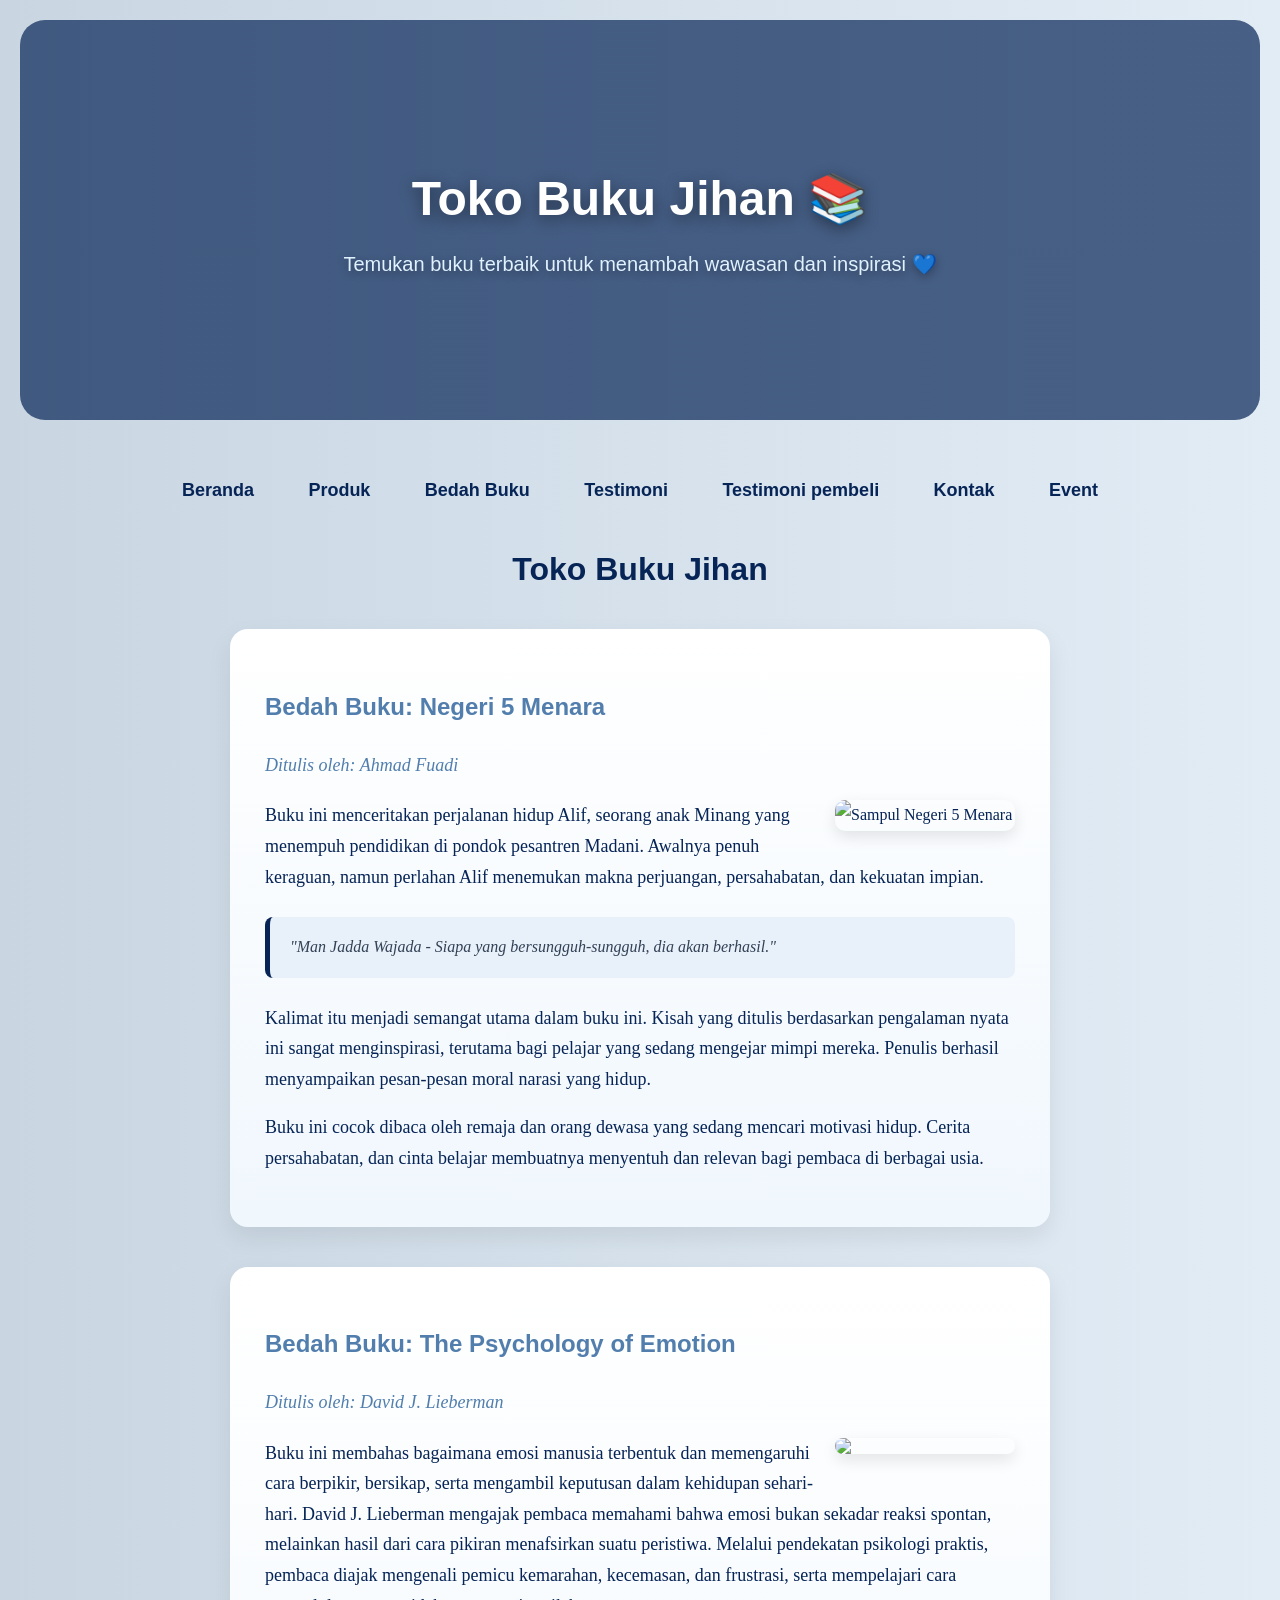
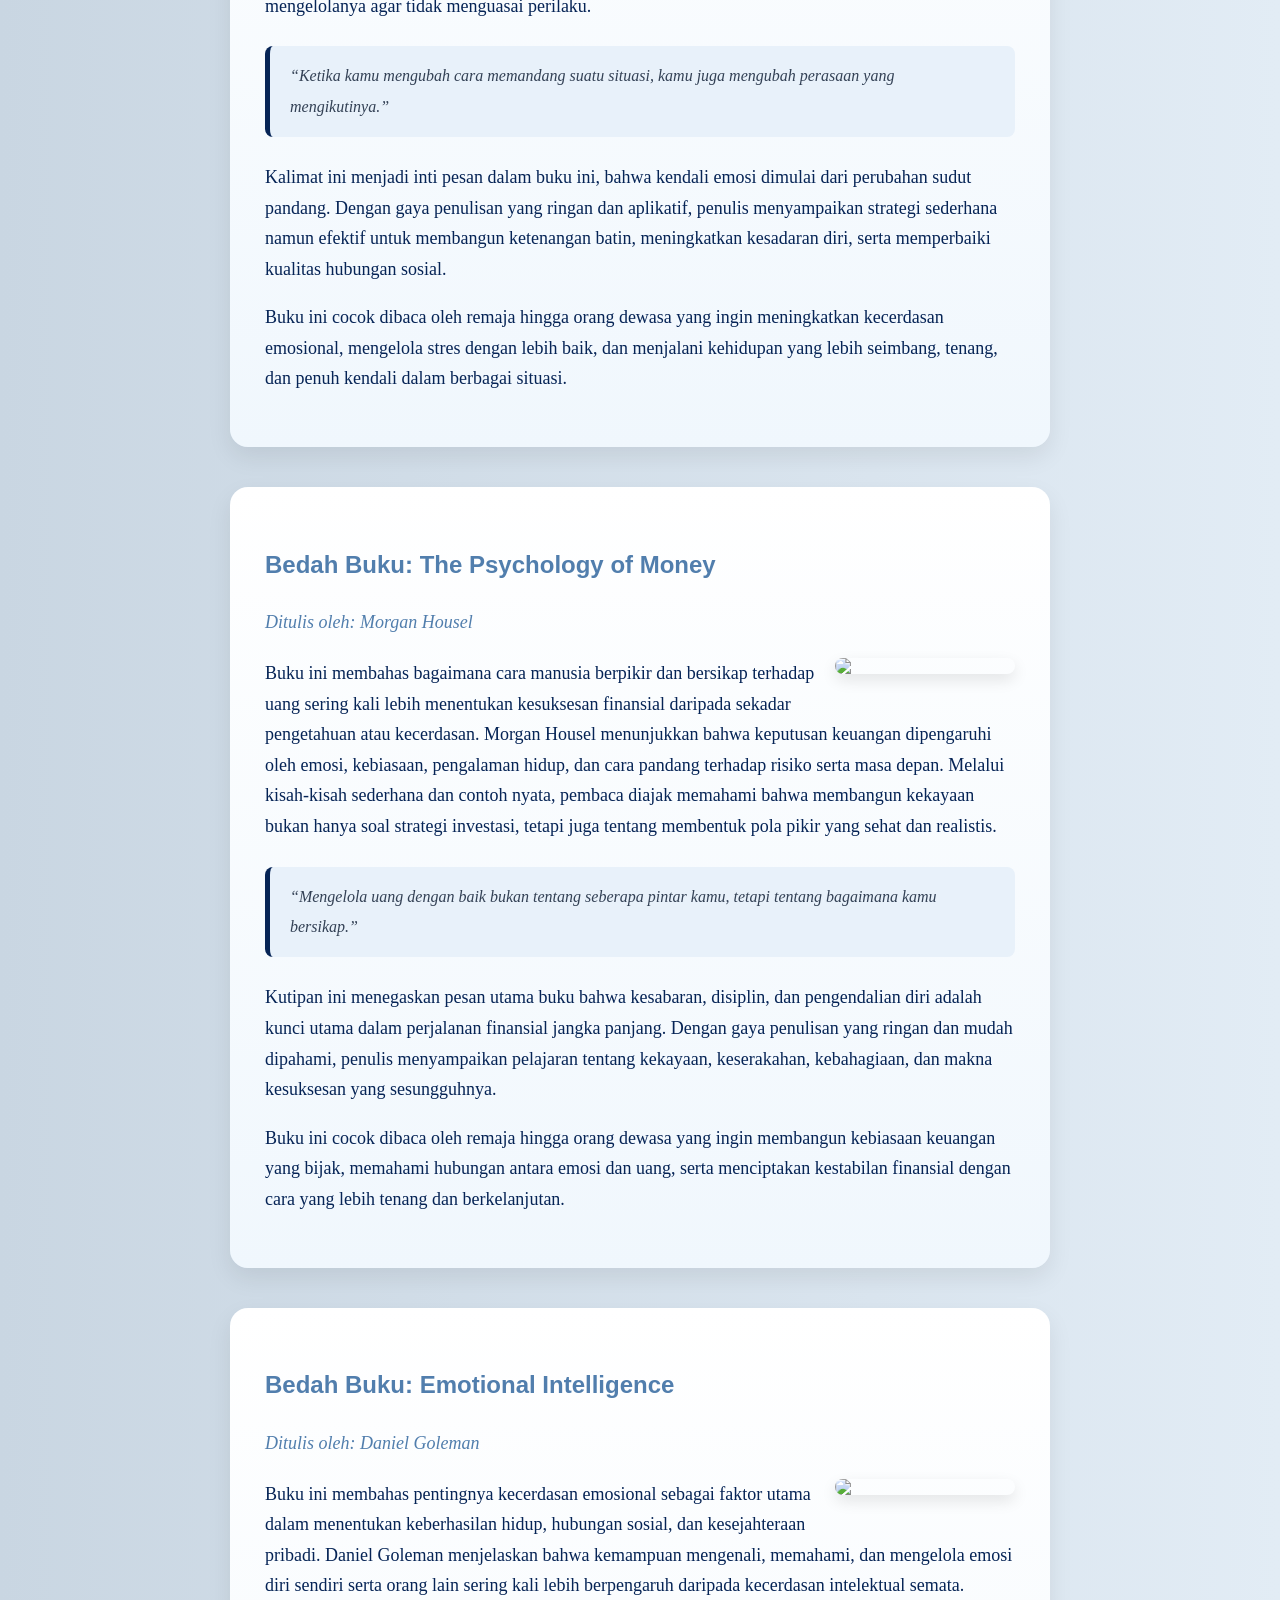
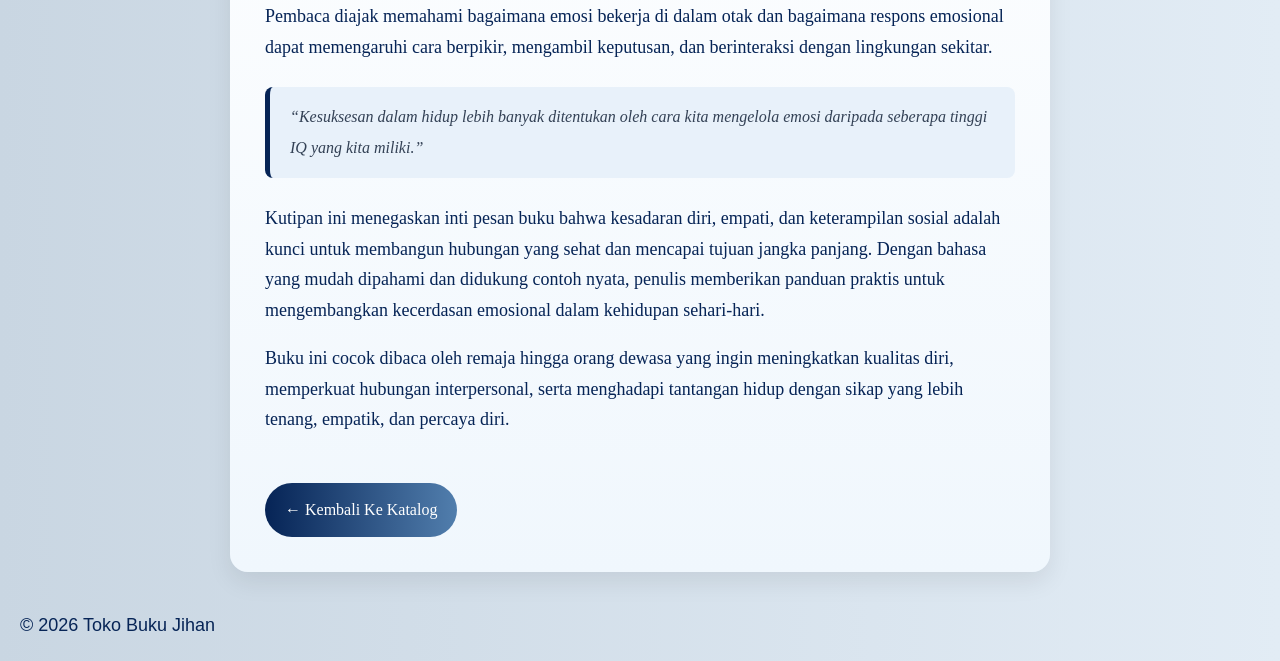
==== bedah-buku.html @ 4e76ed78 "Add files via upload" ====
<!DOCTYPE html>
<html lang="id">
<head>
<meta charset="UTF-8">

<meta name="viewport" content="width=device-width, initial-scale=1.0">

<title>Profil Usaha Buku</title>
<link rel="stylesheet" href="style.css" />
</head>
<body>

<header class="hero">
    <div class="hero-text">
        <h1>Toko Buku Jihan 📚</h1>
        <p>Temukan buku terbaik untuk menambah wawasan dan inspirasi 💙</p>
    </div>
</header>

<nav>
<a href="index.html">Beranda</a>
<a href="produk.html">Produk</a>
<a href="bedah-buku.html">Bedah Buku</a>
<a href="testimoni.html">Testimoni</a>
<a href="tampil-testimoni.html">Testimoni pembeli</a>
<a href="kontak.html">Kontak</a> 
<a href="event.html">Event</a>
</nav>
<h1>Toko Buku Jihan</h1>
<section class="daftar-produk">
<main class="artikel">
    <h2>Bedah Buku: Negeri 5 Menara</h2>
    <p class="penulis">Ditulis oleh: Ahmad Fuadi</p>
    <img src="https://s3-ap-southeast-1.amazonaws.com/ebook-previews/1682/10530/1.jpg" alt="Sampul Negeri 5 Menara" class="sampul">
    <p>
        Buku ini menceritakan perjalanan hidup Alif, seorang anak Minang yang menempuh pendidikan di pondok pesantren Madani.
        Awalnya penuh keraguan, namun perlahan Alif menemukan makna perjuangan, persahabatan, dan kekuatan impian.
    </p>
    <blockquote>
        "Man Jadda Wajada - Siapa yang bersungguh-sungguh, dia akan berhasil."
    </blockquote>
    <p>
        Kalimat itu menjadi semangat utama dalam buku ini. Kisah yang ditulis berdasarkan pengalaman nyata ini sangat menginspirasi, terutama bagi pelajar yang sedang mengejar mimpi mereka. Penulis berhasil menyampaikan pesan-pesan moral narasi yang hidup.
    </p>
    <p>
        Buku ini cocok dibaca oleh remaja dan orang dewasa yang sedang mencari motivasi hidup. Cerita persahabatan, dan cinta belajar membuatnya menyentuh dan relevan bagi pembaca di berbagai usia.
    </p>
</main>
</section>

<section class="daftar-produk">
<main class="artikel">
    <h2>Bedah Buku: The Psychology of Emotion</h2>
    <p class="penulis">Ditulis oleh: David J. Lieberman</p>
    <img src="image/TPOE.png" class="sampul">
    <p>
        Buku ini membahas bagaimana emosi manusia terbentuk dan memengaruhi cara berpikir, bersikap, serta mengambil keputusan dalam kehidupan sehari-hari. David J. Lieberman mengajak pembaca memahami bahwa emosi bukan sekadar reaksi spontan, melainkan hasil dari cara pikiran menafsirkan suatu peristiwa. Melalui pendekatan psikologi praktis, pembaca diajak mengenali pemicu kemarahan, kecemasan, dan frustrasi, serta mempelajari cara mengelolanya agar tidak menguasai perilaku.
    </p>
    <blockquote>
        “Ketika kamu mengubah cara memandang suatu situasi, kamu juga mengubah perasaan yang mengikutinya.”
    </blockquote>
    <p>
        Kalimat ini menjadi inti pesan dalam buku ini, bahwa kendali emosi dimulai dari perubahan sudut pandang. Dengan gaya penulisan yang ringan dan aplikatif, penulis menyampaikan strategi sederhana namun efektif untuk membangun ketenangan batin, meningkatkan kesadaran diri, serta memperbaiki kualitas hubungan sosial.
    </p>
    <p>
        Buku ini cocok dibaca oleh remaja hingga orang dewasa yang ingin meningkatkan kecerdasan emosional, mengelola stres dengan lebih baik, dan menjalani kehidupan yang lebih seimbang, tenang, dan penuh kendali dalam berbagai situasi.
    </p>

</main>
</section>

<section class="daftar-produk">
<main class="artikel">
    <h2>Bedah Buku: The Psychology of Money</h2>
    <p class="penulis">Ditulis oleh: Morgan Housel</p>
    <img src="image/TPOM.jpg" class="sampul">
    <p>
        Buku ini membahas bagaimana cara manusia berpikir dan bersikap terhadap uang sering kali lebih menentukan kesuksesan finansial daripada sekadar pengetahuan atau kecerdasan. Morgan Housel menunjukkan bahwa keputusan keuangan dipengaruhi oleh emosi, kebiasaan, pengalaman hidup, dan cara pandang terhadap risiko serta masa depan. Melalui kisah-kisah sederhana dan contoh nyata, pembaca diajak memahami bahwa membangun kekayaan bukan hanya soal strategi investasi, tetapi juga tentang membentuk pola pikir yang sehat dan realistis.
    </p>
    <blockquote>
        “Mengelola uang dengan baik bukan tentang seberapa pintar kamu, tetapi tentang bagaimana kamu bersikap.”
    </blockquote>
    <p>
        Kutipan ini menegaskan pesan utama buku bahwa kesabaran, disiplin, dan pengendalian diri adalah kunci utama dalam perjalanan finansial jangka panjang. Dengan gaya penulisan yang ringan dan mudah dipahami, penulis menyampaikan pelajaran tentang kekayaan, keserakahan, kebahagiaan, dan makna kesuksesan yang sesungguhnya.
    </p>
    <p>
        Buku ini cocok dibaca oleh remaja hingga orang dewasa yang ingin membangun kebiasaan keuangan yang bijak, memahami hubungan antara emosi dan uang, serta menciptakan kestabilan finansial dengan cara yang lebih tenang dan berkelanjutan.
    </p>

</main>
</section>

<section class="daftar-produk">
<main class="artikel">
    <h2>Bedah Buku: Emotional Intelligence</h2>
    <p class="penulis">Ditulis oleh: Daniel Goleman</p>
    <img src="https://res.cloudinary.com/bloomsbury-atlas/image/upload/w_568,c_scale,dpr_1.5/jackets/9789354352805.jpg" class="sampul">
    <p>
        Buku ini membahas pentingnya kecerdasan emosional sebagai faktor utama dalam menentukan keberhasilan hidup, hubungan sosial, dan kesejahteraan pribadi. Daniel Goleman menjelaskan bahwa kemampuan mengenali, memahami, dan mengelola emosi diri sendiri serta orang lain sering kali lebih berpengaruh daripada kecerdasan intelektual semata. Pembaca diajak memahami bagaimana emosi bekerja di dalam otak dan bagaimana respons emosional dapat memengaruhi cara berpikir, mengambil keputusan, dan berinteraksi dengan lingkungan sekitar.
    </p>
    <blockquote>
        “Kesuksesan dalam hidup lebih banyak ditentukan oleh cara kita mengelola emosi daripada seberapa tinggi IQ yang kita miliki.”
    </blockquote>
    <p>
        Kutipan ini menegaskan inti pesan buku bahwa kesadaran diri, empati, dan keterampilan sosial adalah kunci untuk membangun hubungan yang sehat dan mencapai tujuan jangka panjang. Dengan bahasa yang mudah dipahami dan didukung contoh nyata, penulis memberikan panduan praktis untuk mengembangkan kecerdasan emosional dalam kehidupan sehari-hari.
    </p>
    <p>
        Buku ini cocok dibaca oleh remaja hingga orang dewasa yang ingin meningkatkan kualitas diri, memperkuat hubungan interpersonal, serta menghadapi tantangan hidup dengan sikap yang lebih tenang, empatik, dan percaya diri.
    </p>
<a href="produk.html" class="btn-kembali">← Kembali Ke Katalog</a>
</main>
</section>

<footer>
 <p>&copy; 2026 Toko Buku Jihan</p>
</footer>

</body>
</html>
---- style.css ----
/* ===================== GLOBAL ===================== */
body {
    background: linear-gradient(to right, #c9d6e2, #e2ecf5);
    font-family: Arial, sans-serif;
    color: #062456;
    margin: 20px;
}

/* ===================== NAVBAR ===================== */
nav {
    text-align: center;
    margin-bottom: 50px;
}

nav a {
    text-decoration: none;
    margin: 0 25px;
    font-weight: bold;
    font-size: 18px;
    color: #062456;
    transition: 0.3s;
}

nav a:hover {
    color: #517EAD;
    border-bottom: 3px solid #517EAD;
    padding-bottom: 4px;
}

/* ===================== JUDUL ===================== */
h1 {
    color: #062456;
    text-align: center;
}

h2 {
    font-family: 'Gill Sans', Calibri, sans-serif;
    color: #517EAD;
}

p {
    font-size: 18px;
    line-height: 1.7;
}

/* ===================== PRODUK ===================== */
.daftar-produk {
    display: grid;
    grid-template-columns: repeat(auto-fit, minmax(250px, 1fr));
    gap: 25px;
    padding: 20px;
}

.produk {
    background: linear-gradient(to bottom, #ffffff, #f0f7fd);
    padding: 20px;
    border-radius: 18px;
    text-align: center;
    box-shadow: 0 10px 25px rgba(0, 0, 0, 0.08);
    transition: 0.3s;
}

.produk:hover {
    transform: translateY(-8px);
}

.produk img {
    width: 150px;
    border-radius: 10px;
    margin-bottom: 10px;
}

.produk h2 {
    font-size: 20px;
    color: #062456;
}

.produk h3 {
    font-size: 16px;
    color: #517EAD;
}

.harga {
    font-weight: bold;
    color: #062456;
}

.deskripsi {
    font-size: 14px;
    color: #334155;
}

/* ===================== ARTIKEL ===================== */
.artikel {
    max-width: 750px;
    margin: auto;
    padding: 35px;
    background: linear-gradient(to bottom, #ffffff, #f0f7fd);
    font-family: Georgia, serif;
    line-height: 1.9;
    border-radius: 18px;
    box-shadow: 0 10px 25px rgba(0,0,0,0.08);
}

.artikel .penulis {
    font-style: italic;
    color: #517EAD;
    margin-bottom: 20px;
}

.artikel .sampul {
    width: 180px;
    float: right;
    margin: 0 0 20px 20px;
    border-radius: 10px;
    box-shadow: 0 6px 15px rgba(0,0,0,0.1);
}

.artikel blockquote {
    font-style: italic;
    padding: 15px 20px;
    margin: 25px 0;
    border-left: 5px solid #062456;
    background-color: #e8f1fa;
    border-radius: 8px;
    color: #334155;
}

/* ===================== BUTTON ===================== */
.btn-kembali {
    display: inline-block;
    margin-top: 30px;
    padding: 12px 20px;
    background: linear-gradient(to right, #062456, #517EAD);
    color: white;
    text-decoration: none;
    border-radius: 30px;
    transition: 0.3s;
}

.btn-kembali:hover {
    transform: translateY(-3px);
    opacity: 0.9;
}

/* ===================== FORM ===================== */
.formulir {
    max-width: 600px;
    margin: auto;
    padding: 35px;
    background: linear-gradient(to bottom, #ffffff, #f0f7fd);
    border-radius: 20px;
    box-shadow: 0 10px 25px rgba(0,0,0,0.08);
}

form label {
    display: block;
    margin-top: 12px;
    font-weight: bold;
    color: #062456;
}

form input,
form select,
form textarea {
    width: 100%;
    padding: 12px;
    margin-top: 6px;
    margin-bottom: 18px;
    border-radius: 10px;
    border: 1px solid #c9d6e2;
}

form input:focus,
form textarea:focus,
form select:focus {
    outline: none;
    border: 1px solid #517EAD;
    box-shadow: 0 0 6px rgba(6,36,86,0.15);
}

form button {
    background: linear-gradient(to right, #062456, #517EAD);
    color: white;
    padding: 12px;
    border: none;
    border-radius: 30px;
    cursor: pointer;
    transition: 0.3s;
}

form button:hover {
    transform: translateY(-3px);
    opacity: 0.9;
}

/* ===== KONTAK PAGE (VERSI UPGRADE) ===== */

.judul-kontak {
    text-align: center;
    margin-top: 70px;
    font-size: 38px;
    color: #062456;
    letter-spacing: 1px;
}

.intro-kontak {
    text-align: center;
    max-width: 600px;
    margin: 15px auto 50px;
    font-size: 17px;
    color: #517EAD;
}

/* Alamat */
.alamat-box {
    max-width: 520px;
    margin: 0 auto 40px;
    background: linear-gradient(to right, #ffffff, #f0f7fd);
    padding: 30px;
    border-radius: 20px;
    text-align: center;
    box-shadow: 0 15px 35px rgba(0,0,0,0.08);
    border-top: 5px solid #062456;
}

.alamat-box h2 {
    color: #062456;
    margin-bottom: 12px;
}

.alamat-box p {
    margin: 6px 0;
    color: #517EAD;
    font-size: 15px;
}

/* Form */
.kontak-box {
    max-width: 520px;
    margin: auto;
    background: linear-gradient(to bottom, #f0f7fd, #ffffff);
    padding: 40px;
    border-radius: 20px;
    box-shadow: 0 20px 40px rgba(0,0,0,0.08);
    border-top: 5px solid #517EAD;
}

.kontak-box label {
    display: block;
    font-weight: bold;
    color: #062456;
    margin-top: 10px;
}

.kontak-box input,
.kontak-box textarea {
    width: 100%;
    padding: 13px;
    border-radius: 12px;
    border: 1px solid #c9d6e2;
    margin-top: 6px;
    margin-bottom: 18px;
    font-size: 14px;
    background-color: #ffffff;
}

.kontak-box input:focus,
.kontak-box textarea:focus {
    outline: none;
    border-color: #062456;
    box-shadow: 0 0 8px rgba(6,36,86,0.15);
}

.kontak-box button {
    width: 100%;
    padding: 14px;
    border-radius: 30px;
    border: none;
    background: linear-gradient(to right, #062456, #517EAD);
    color: white;
    font-weight: bold;
    font-size: 15px;
    cursor: pointer;
    transition: 0.3s;
}

.kontak-box button:hover {
    transform: translateY(-2px);
    opacity: 0.9;
}

/* ===== EVENT PAGE UPGRADE ===== */

.judul-event {
    text-align: center;
    margin-top: 70px;
    font-size: 38px;
    color: #062456;
}

.intro-event {
    text-align: center;
    max-width: 600px;
    margin: 15px auto 40px;
    font-size: 17px;
    color: #517EAD;
}

/* Banner Event */
.event-banner {
    max-width: 800px;
    margin: 30px auto 60px;
    padding: 40px;
    text-align: center;
    background: linear-gradient(to right, #062456, #517EAD);
    color: white;
    border-radius: 20px;
    box-shadow: 0 20px 40px rgba(0,0,0,0.1);
}

.event-banner h2 {
    font-size: 26px;
    margin-bottom: 10px;
}

/* Card Container */
.event-container {
    display: grid;
    grid-template-columns: repeat(auto-fit, minmax(260px, 1fr));
    gap: 30px;
    padding: 0 40px 80px;
}

/* Card */
.event-card {
    background: #ffffff;
    border-radius: 20px;
    overflow: hidden;
    box-shadow: 0 15px 35px rgba(0,0,0,0.08);
    transition: 0.3s;
}

.event-card:hover {
    transform: translateY(-5px);
}

.event-card img {
    width: 100%;
    height: 180px;
    object-fit: cover;
}

.event-card h2 {
    color: #062456;
    padding: 15px 20px 5px;
}

.event-card p {
    color: #517EAD;
    padding: 0 20px 10px;
    font-size: 14px;
}

.event-card button {
    margin: 10px 20px 20px;
    padding: 10px;
    width: calc(100% - 40px);
    border-radius: 25px;
    border: none;
    background: linear-gradient(to right, #062456, #517EAD);
    color: white;
    font-weight: bold;
    cursor: pointer;
}

.event-card button:hover {
    opacity: 0.9;
}

/* ===== EVENT PAGE FULL ===== */

.judul-event {
    text-align: center;
    margin-top: 70px;
    font-size: 38px;
    color: #062456;
}

.intro-event {
    text-align: center;
    max-width: 600px;
    margin: 15px auto 40px;
    font-size: 17px;
    color: #517EAD;
}

/* Banner */
.event-banner {
    max-width: 800px;
    margin: 30px auto 60px;
    padding: 40px;
    text-align: center;
    background: linear-gradient(to right, #062456, #517EAD);
    color: white;
    border-radius: 20px;
    box-shadow: 0 20px 40px rgba(0,0,0,0.1);
}

/* Container */
.event-container {
    display: grid;
    grid-template-columns: repeat(auto-fit, minmax(260px, 1fr));
    gap: 30px;
    padding: 0 40px 80px;
}

/* Card */
.event-card {
    background: #ffffff;
    border-radius: 20px;
    overflow: hidden;
    box-shadow: 0 15px 35px rgba(0,0,0,0.08);
    transition: 0.3s;
}

.event-card:hover {
    transform: translateY(-5px);
}

.event-card img {
    width: 100%;
    height: 180px;
    object-fit: cover;
}

.event-card h2 {
    color: #062456;
    padding: 15px 20px 5px;
}

.event-card p {
    color: #517EAD;
    padding: 0 20px 10px;
    font-size: 14px;
}

/* Button */
.btn-event {
    display: inline-block;
    text-align: center;
    margin: 10px 20px 20px;
    padding: 12px;
    width: calc(100% - 40px);
    border-radius: 30px;
    background: linear-gradient(to right, #062456, #517EAD);
    color: white;
    font-weight: bold;
    text-decoration: none;
    transition: 0.3s;
}

.btn-event:hover {
    transform: translateY(-3px);
    opacity: 0.9;
}

/* ===================== HERO HEADER ===================== */
.hero {
    background: 
        linear-gradient(rgba(6,36,86,0.7), rgba(6,36,86,0.7)),
        url("https://images.unsplash.com/photo-1519681393784-d120267933ba");
    background-size: cover;
    background-position: center;
    height: 400px;
    border-radius: 25px;
    display: flex;
    align-items: center;
    justify-content: center;
    text-align: center;
    margin-bottom: 60px;
    color: white;
}

.hero-text h1 {
    font-size: 48px;
    margin-bottom: 15px;
    color: #ffffff;
    text-shadow: 0 4px 15px rgba(0,0,0,0.4);
}

.hero-text p {
    font-size: 20px;
    color: #e0f2ff;
    text-shadow: 0 3px 10px rgba(0,0,0,0.3);
}
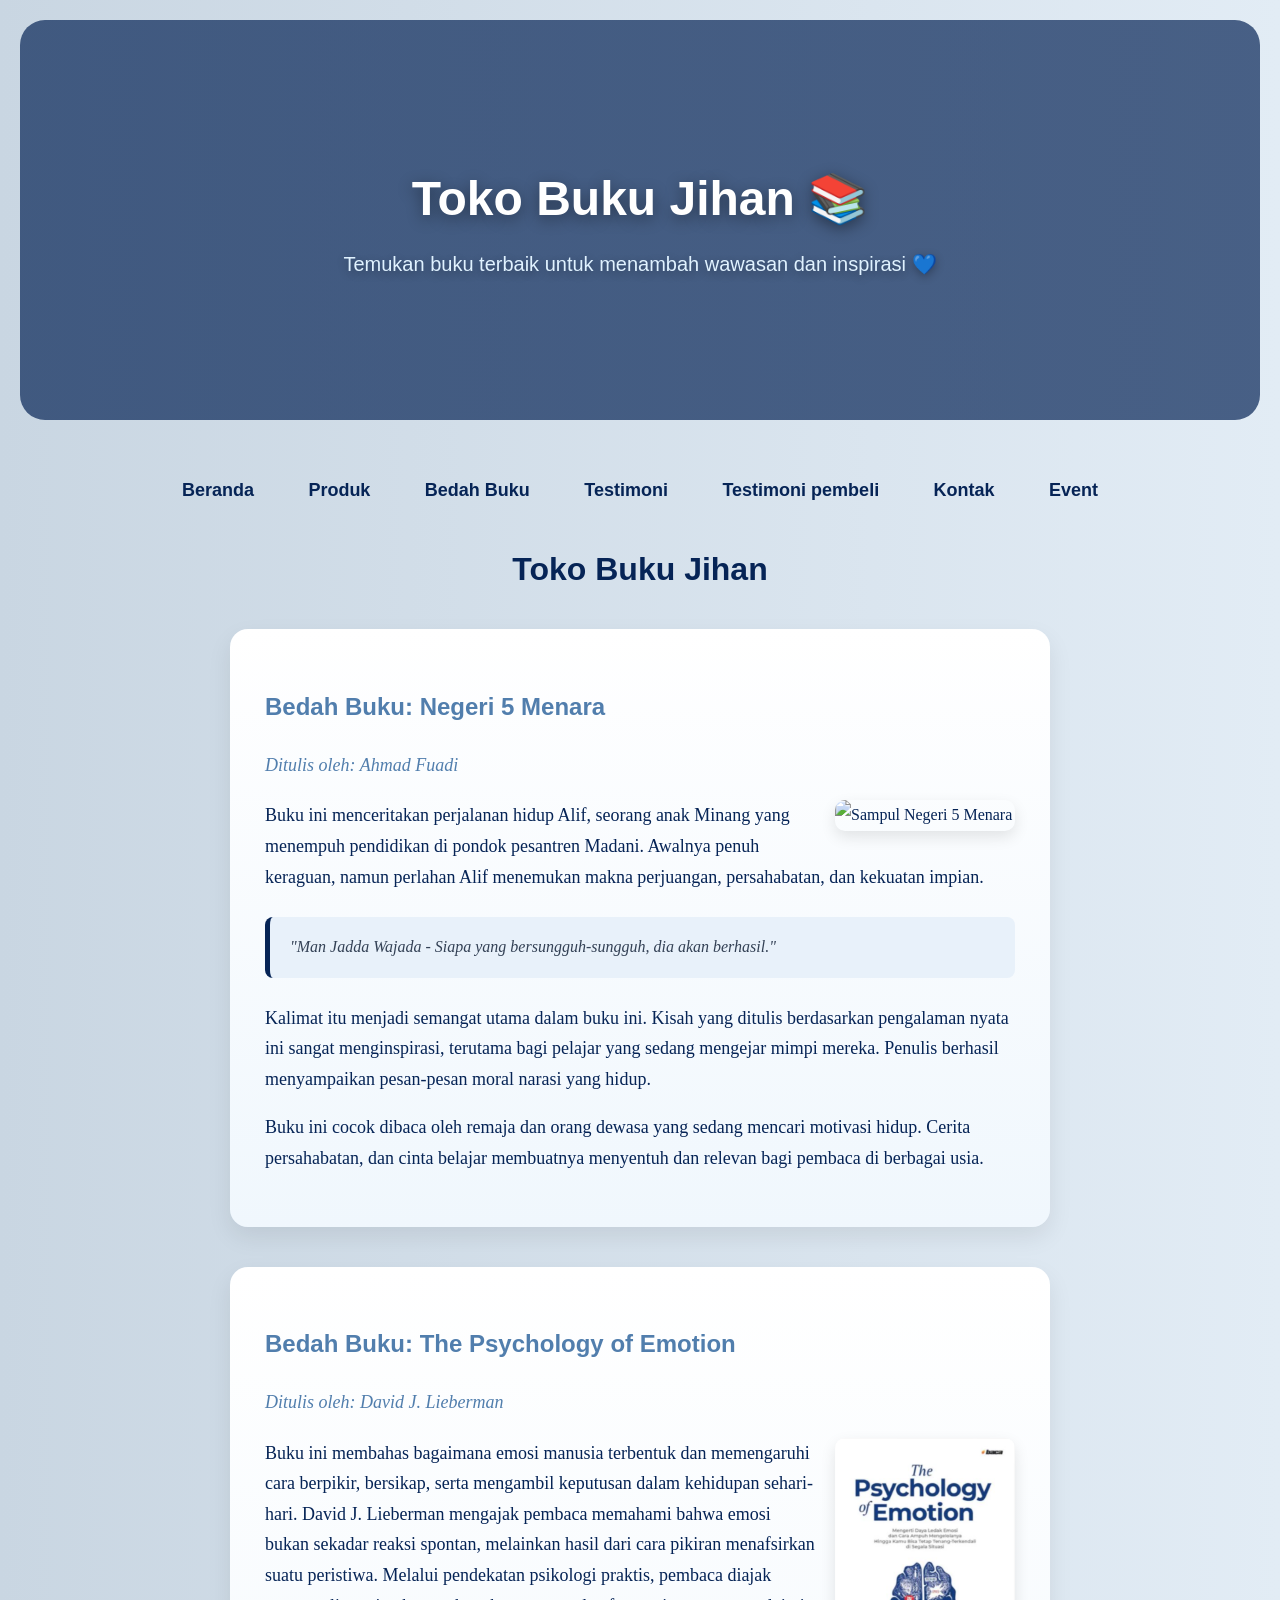
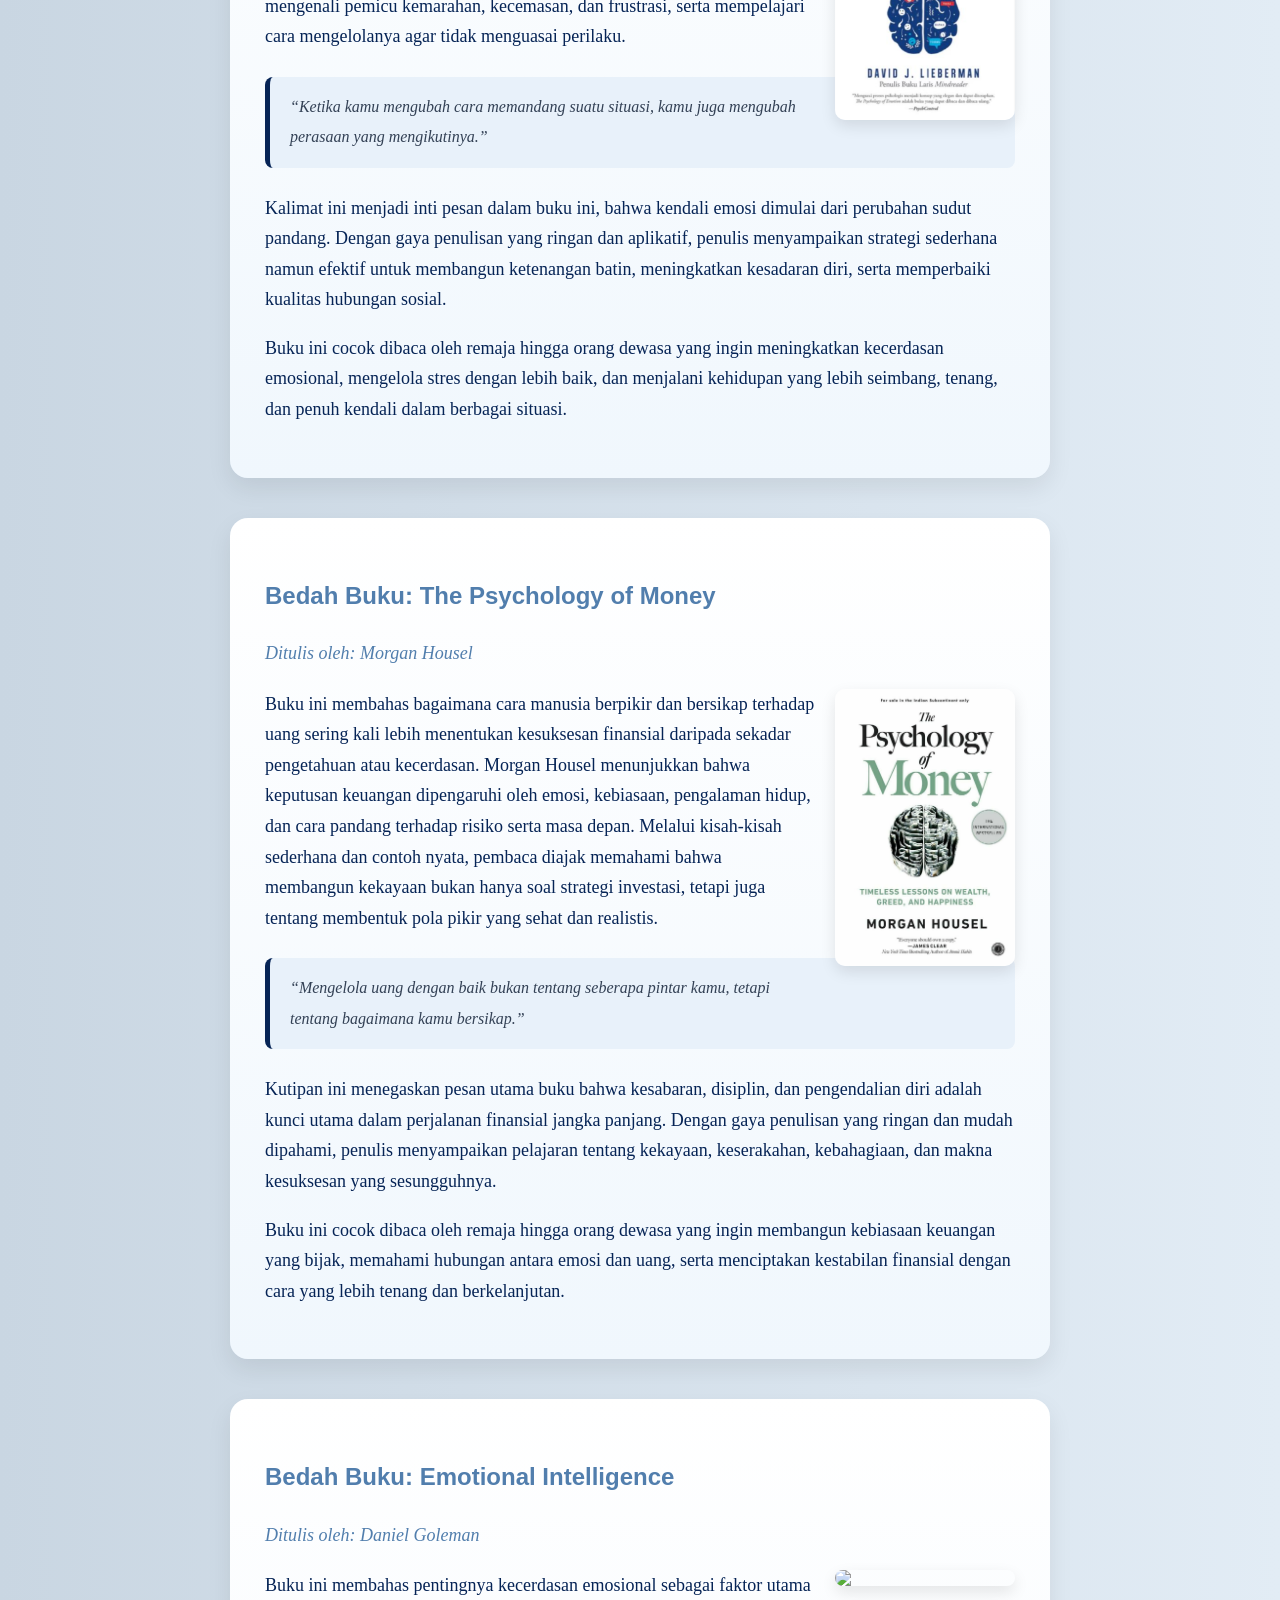
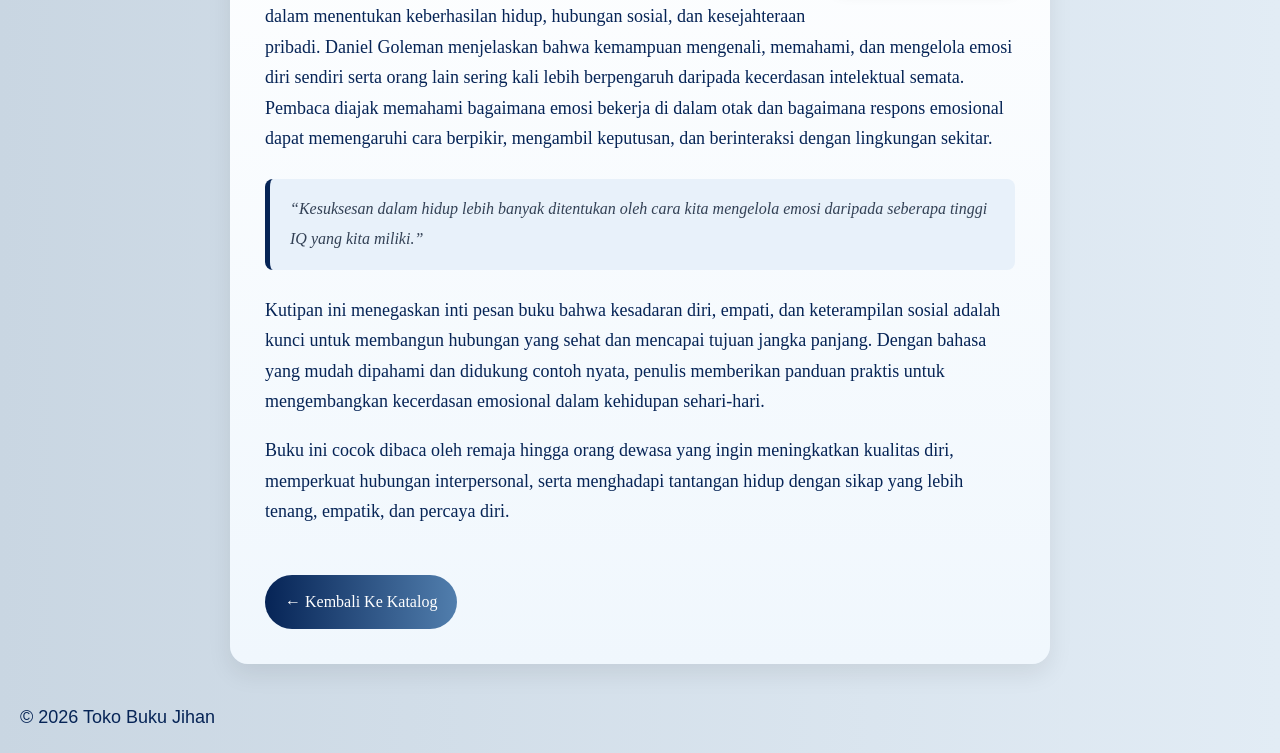
==== commit 5708b07a: "Update bedah-buku.html" ====
--- a/bedah-buku.html
+++ b/bedah-buku.html
@@ -52,7 +52,7 @@
 <main class="artikel">
     <h2>Bedah Buku: The Psychology of Emotion</h2>
     <p class="penulis">Ditulis oleh: David J. Lieberman</p>
-    <img src="image/TPOE.png" class="sampul">
+    <img src="TPOE.png" class="sampul">
     <p>
         Buku ini membahas bagaimana emosi manusia terbentuk dan memengaruhi cara berpikir, bersikap, serta mengambil keputusan dalam kehidupan sehari-hari. David J. Lieberman mengajak pembaca memahami bahwa emosi bukan sekadar reaksi spontan, melainkan hasil dari cara pikiran menafsirkan suatu peristiwa. Melalui pendekatan psikologi praktis, pembaca diajak mengenali pemicu kemarahan, kecemasan, dan frustrasi, serta mempelajari cara mengelolanya agar tidak menguasai perilaku.
     </p>
@@ -73,7 +73,7 @@
 <main class="artikel">
     <h2>Bedah Buku: The Psychology of Money</h2>
     <p class="penulis">Ditulis oleh: Morgan Housel</p>
-    <img src="image/TPOM.jpg" class="sampul">
+    <img src="TPOM.jpg" class="sampul">
     <p>
         Buku ini membahas bagaimana cara manusia berpikir dan bersikap terhadap uang sering kali lebih menentukan kesuksesan finansial daripada sekadar pengetahuan atau kecerdasan. Morgan Housel menunjukkan bahwa keputusan keuangan dipengaruhi oleh emosi, kebiasaan, pengalaman hidup, dan cara pandang terhadap risiko serta masa depan. Melalui kisah-kisah sederhana dan contoh nyata, pembaca diajak memahami bahwa membangun kekayaan bukan hanya soal strategi investasi, tetapi juga tentang membentuk pola pikir yang sehat dan realistis.
     </p>
@@ -117,3 +117,4 @@
 
 </body>
 </html>
+
